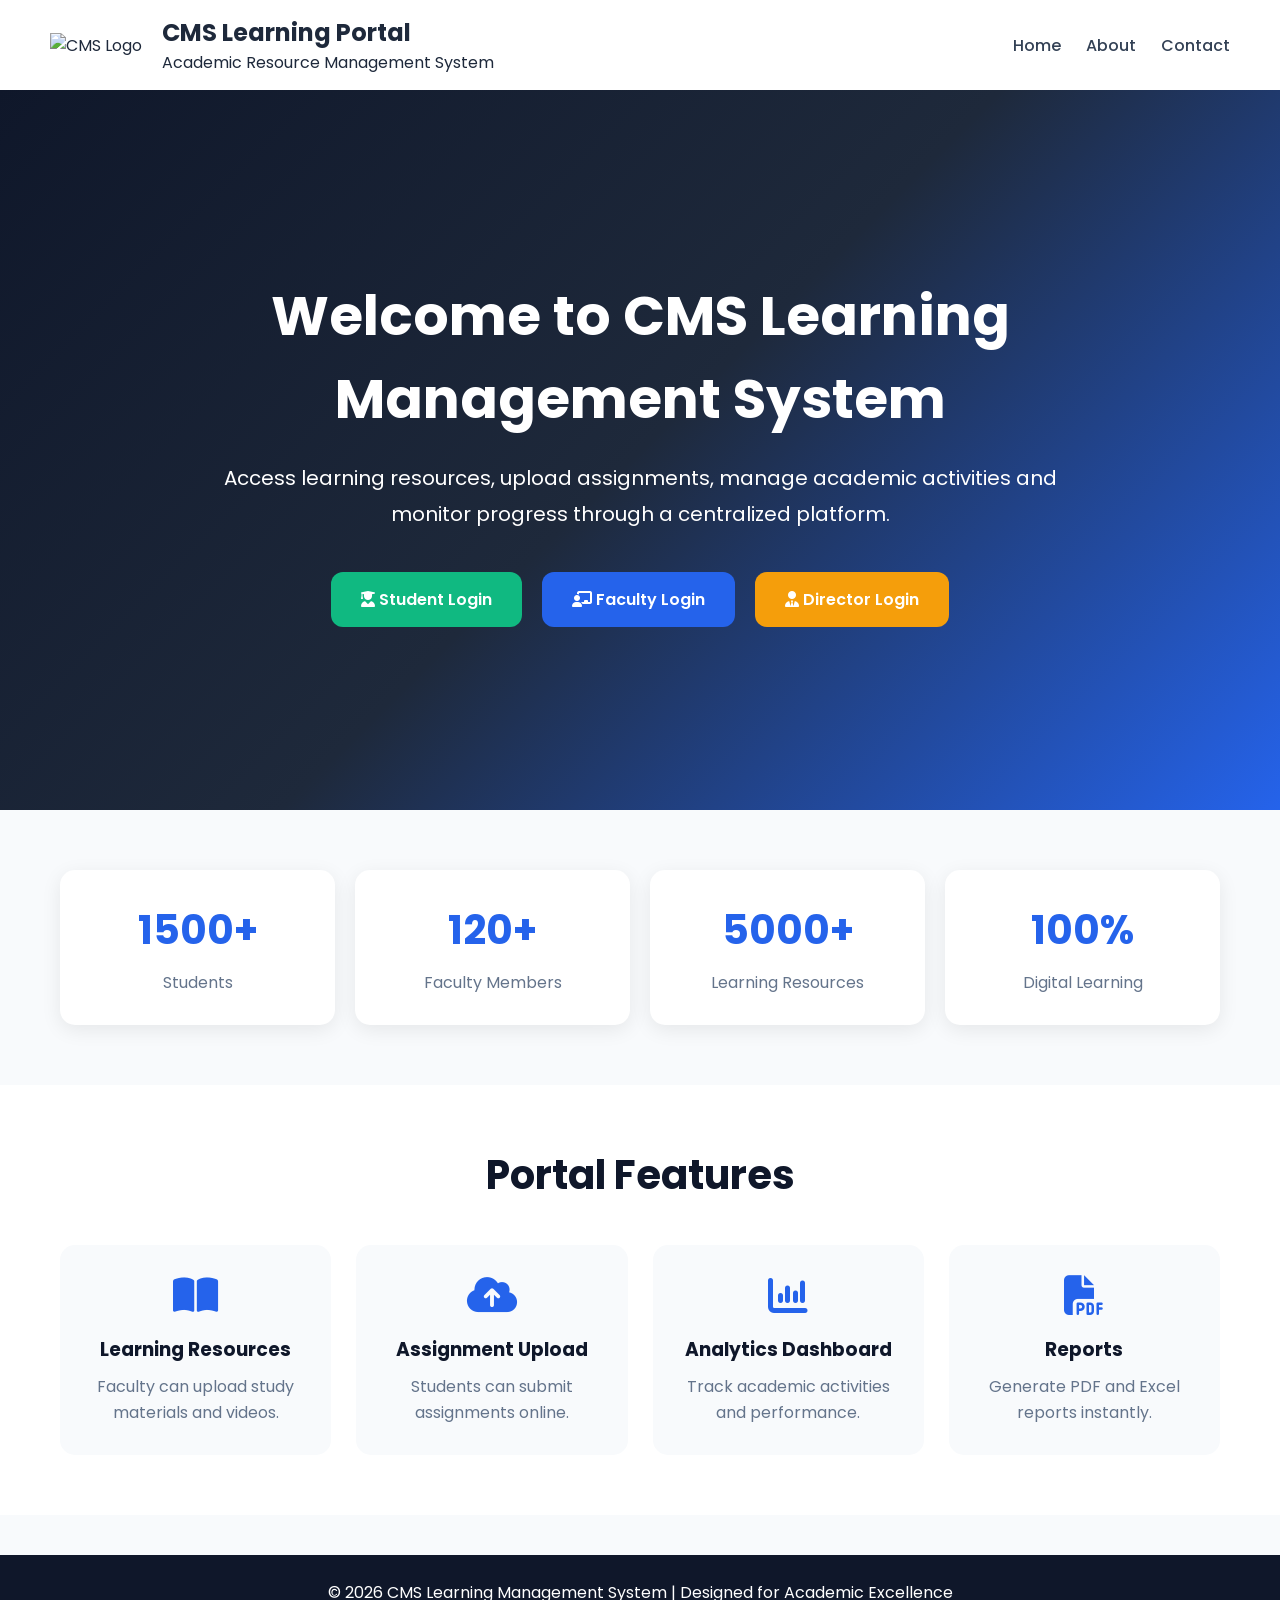
==== jgi/index.html @ 9f96d378 "Add files via upload" ====
<!DOCTYPE html>
<html lang="en">
<head>
<meta charset="UTF-8">
<meta name="viewport" content="width=device-width, initial-scale=1.0">
<title>CMS Learning Management Portal</title>

<link rel="stylesheet" href="css/style.css">

<link href="https://fonts.googleapis.com/css2?family=Poppins:wght@300;400;500;600;700&display=swap" rel="stylesheet">

<link rel="stylesheet"
href="https://cdnjs.cloudflare.com/ajax/libs/font-awesome/6.5.2/css/all.min.css">

</head>
<body>

<header>
    <div class="logo-section">
        <img src="assets/logo.png" alt="CMS Logo">
        <div>
            <h2>CMS Learning Portal</h2>
            <p>Academic Resource Management System</p>
        </div>
    </div>

    <nav>
        <a href="#">Home</a>
        <a href="#">About</a>
        <a href="#">Contact</a>
    </nav>
</header>

<section class="hero">

    <div class="hero-content">
        <h1>Welcome to CMS Learning Management System</h1>

        <p>
            Access learning resources, upload assignments,
            manage academic activities and monitor progress
            through a centralized platform.
        </p>

        <div class="button-group">

            <a href="pages/student-login.html" class="btn student">
                <i class="fa-solid fa-user-graduate"></i>
                Student Login
            </a>

            <a href="pages/faculty-login.html" class="btn faculty">
                <i class="fa-solid fa-chalkboard-user"></i>
                Faculty Login
            </a>

            <a href="pages/director-login.html" class="btn director">
                <i class="fa-solid fa-user-tie"></i>
                Director Login
            </a>

        </div>
    </div>

</section>

<section class="stats">

    <div class="card">
        <h2>1500+</h2>
        <p>Students</p>
    </div>

    <div class="card">
        <h2>120+</h2>
        <p>Faculty Members</p>
    </div>

    <div class="card">
        <h2>5000+</h2>
        <p>Learning Resources</p>
    </div>

    <div class="card">
        <h2>100%</h2>
        <p>Digital Learning</p>
    </div>

</section>

<section class="features">

    <h2>Portal Features</h2>

    <div class="feature-grid">

        <div class="feature-box">
            <i class="fa-solid fa-book-open"></i>
            <h3>Learning Resources</h3>
            <p>Faculty can upload study materials and videos.</p>
        </div>

        <div class="feature-box">
            <i class="fa-solid fa-cloud-arrow-up"></i>
            <h3>Assignment Upload</h3>
            <p>Students can submit assignments online.</p>
        </div>

        <div class="feature-box">
            <i class="fa-solid fa-chart-column"></i>
            <h3>Analytics Dashboard</h3>
            <p>Track academic activities and performance.</p>
        </div>

        <div class="feature-box">
            <i class="fa-solid fa-file-pdf"></i>
            <h3>Reports</h3>
            <p>Generate PDF and Excel reports instantly.</p>
        </div>

    </div>

</section>

<footer>

    <p>
        © 2026 CMS Learning Management System |
        Designed for Academic Excellence
    </p>

</footer>

</body>
</html>
---- jgi/css/style.css ----
/* =========================
   GLOBAL STYLES
========================= */

*{
    margin:0;
    padding:0;
    box-sizing:border-box;
    font-family:'Poppins',sans-serif;
}

body{
    background:#f8fafc;
    color:#1e293b;
}

/* =========================
   HEADER
========================= */

header{
    display:flex;
    justify-content:space-between;
    align-items:center;
    padding:15px 50px;
    background:white;
    box-shadow:0 2px 10px rgba(0,0,0,0.08);
    flex-wrap:wrap;
}

.logo-section{
    display:flex;
    align-items:center;
    gap:20px;
}

/* JGI Logo */

.cms-logo{
    width:220px;
    height:auto;
    object-fit:cover;
    object-position:center center;
}

/* Portal Title */

.portal-title h2{
    margin:0;
    color:#0f172a;
    font-size:30px;
    font-weight:700;
}

.portal-title p{
    margin-top:5px;
    color:#64748b;
    font-size:14px;
}

/* Navigation */

nav{
    display:flex;
    align-items:center;
}

nav a{
    text-decoration:none;
    margin-left:25px;
    color:#334155;
    font-weight:500;
    transition:0.3s;
}

nav a:hover{
    color:#2563eb;
}

/* =========================
   HERO SECTION
========================= */

.hero{
    min-height:80vh;
    display:flex;
    justify-content:center;
    align-items:center;
    text-align:center;
    background:linear-gradient(
        135deg,
        #0f172a,
        #1e293b,
        #2563eb
    );
    color:white;
    padding:40px 20px;
}

.hero-content{
    max-width:900px;
}

.hero-content h1{
    font-size:55px;
    margin-bottom:20px;
}

.hero-content p{
    font-size:20px;
    line-height:1.8;
    margin-bottom:40px;
}

/* =========================
   BUTTONS
========================= */

.button-group{
    display:flex;
    justify-content:center;
    gap:20px;
    flex-wrap:wrap;
}

.btn{
    padding:15px 30px;
    border-radius:12px;
    text-decoration:none;
    font-weight:600;
    transition:0.3s;
}

.student{
    background:#10b981;
    color:white;
}

.faculty{
    background:#2563eb;
    color:white;
}

.director{
    background:#f59e0b;
    color:white;
}

.btn:hover{
    transform:translateY(-5px);
}

/* =========================
   STATS SECTION
========================= */

.stats{
    display:grid;
    grid-template-columns:repeat(auto-fit,minmax(220px,1fr));
    gap:20px;
    padding:60px;
}

.card{
    background:white;
    padding:30px;
    text-align:center;
    border-radius:15px;
    box-shadow:0 5px 20px rgba(0,0,0,0.08);
}

.card h2{
    font-size:40px;
    color:#2563eb;
    margin-bottom:10px;
}

.card p{
    font-size:16px;
    color:#64748b;
}

/* =========================
   FEATURES SECTION
========================= */

.features{
    padding:60px;
    background:white;
}

.features h2{
    text-align:center;
    font-size:40px;
    margin-bottom:40px;
    color:#0f172a;
}

.feature-grid{
    display:grid;
    grid-template-columns:repeat(auto-fit,minmax(250px,1fr));
    gap:25px;
}

.feature-box{
    padding:30px;
    border-radius:15px;
    background:#f8fafc;
    text-align:center;
    transition:0.3s;
}

.feature-box:hover{
    transform:translateY(-8px);
    box-shadow:0 10px 20px rgba(0,0,0,0.08);
}

.feature-box i{
    font-size:40px;
    color:#2563eb;
    margin-bottom:20px;
}

.feature-box h3{
    margin-bottom:10px;
    color:#0f172a;
}

.feature-box p{
    color:#64748b;
    line-height:1.6;
}

/* =========================
   FOOTER
========================= */

footer{
    background:#0f172a;
    color:white;
    text-align:center;
    padding:25px;
    margin-top:40px;
}

/* =========================
   MOBILE RESPONSIVE
========================= */

@media(max-width:992px){

    header{
        flex-direction:column;
        text-align:center;
        gap:15px;
    }

    nav{
        margin-top:10px;
    }

    nav a{
        margin:10px;
    }

    .cms-logo{
        width:280px;
    }

}

@media(max-width:768px){

    .hero-content h1{
        font-size:36px;
    }

    .hero-content p{
        font-size:16px;
    }

    .button-group{
        flex-direction:column;
        align-items:center;
    }

    .btn{
        width:250px;
    }

    .stats{
        padding:30px;
    }

    .features{
        padding:30px;
    }

    .features h2{
        font-size:30px;
    }

    .cms-logo{
        width:220px;
    }

}

@media(max-width:480px){

    .cms-logo{
        width:180px;
    }

    .portal-title h2{
        font-size:22px;
    }

    .portal-title p{
        font-size:12px;
    }

    .hero-content h1{
        font-size:28px;
    }

}
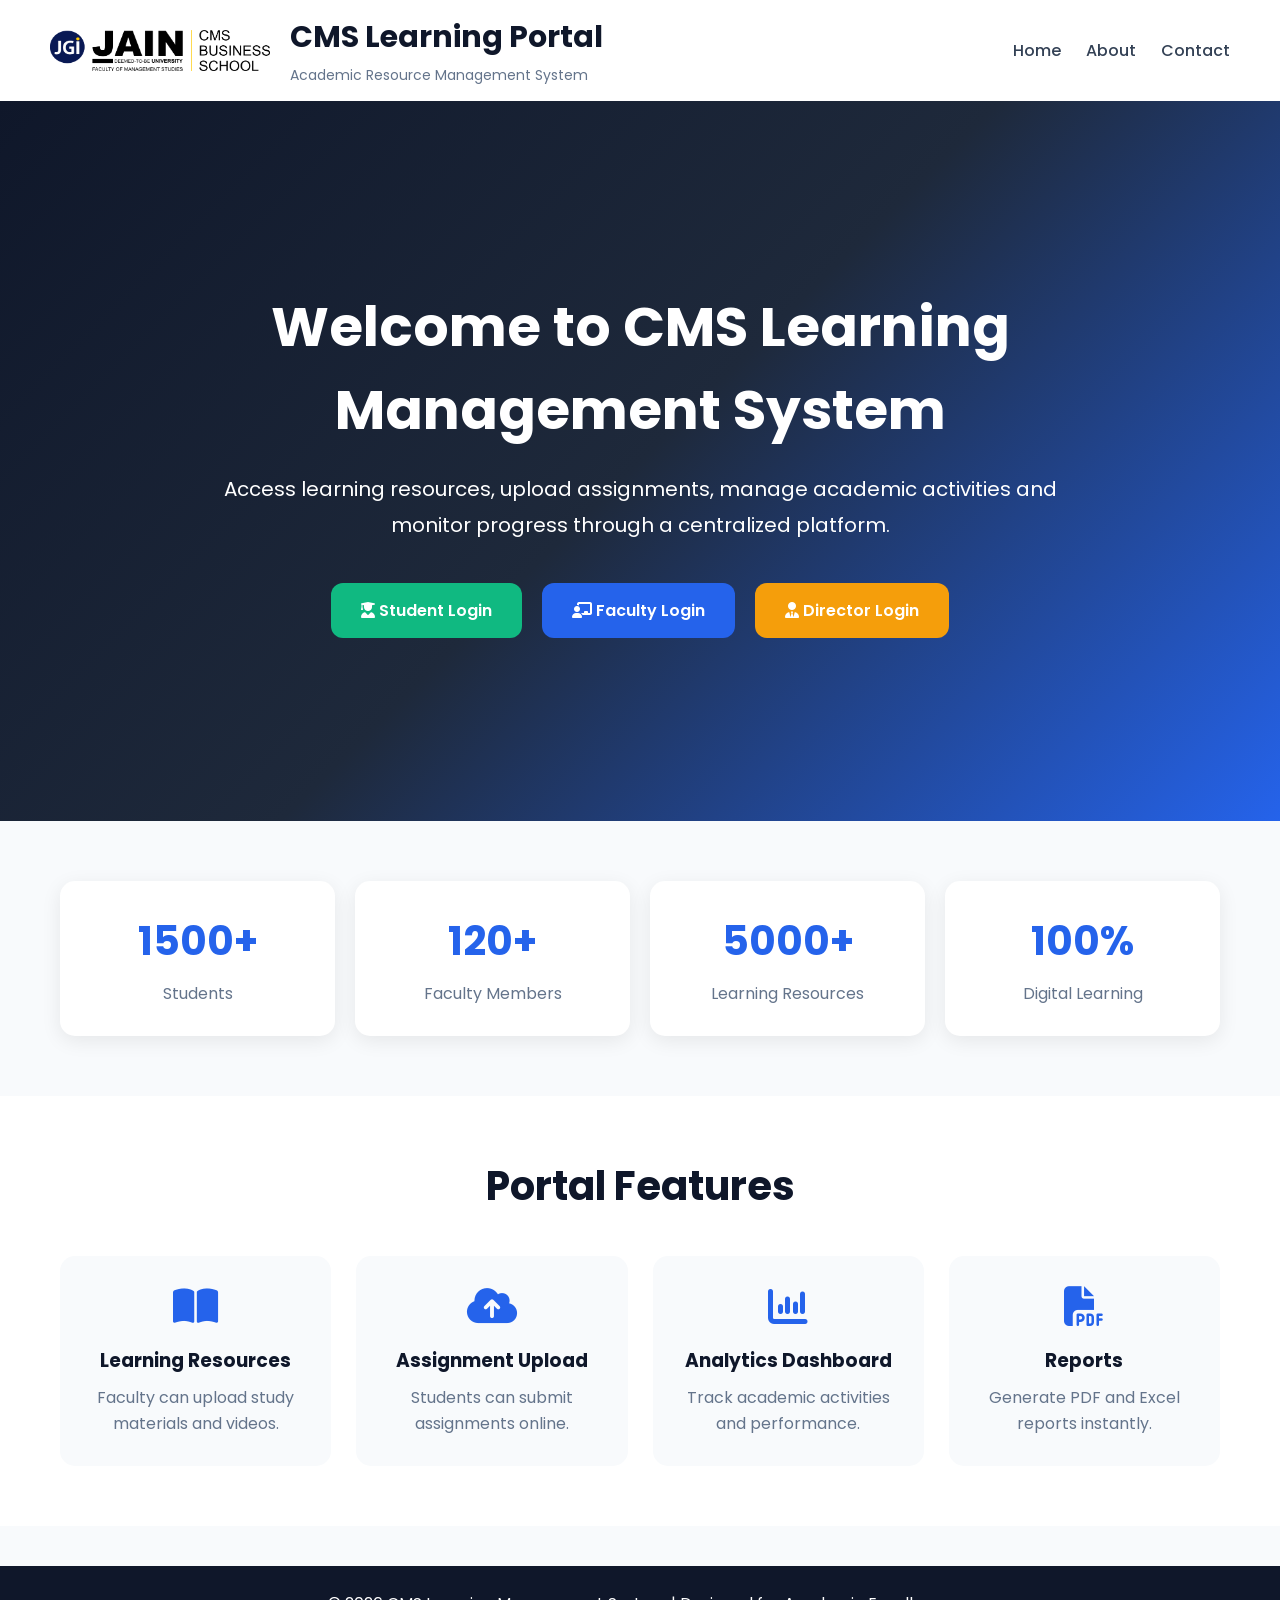
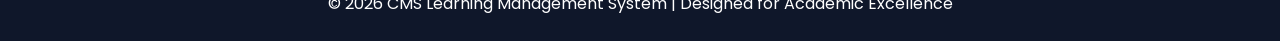
==== commit 67d9026e: "Update index.html" ====
--- a/jgi/index.html
+++ b/jgi/index.html
@@ -16,13 +16,19 @@
 <body>
 
 <header>
-    <div class="logo-section">
-        <img src="assets/logo.png" alt="CMS Logo">
-        <div>
-            <h2>CMS Learning Portal</h2>
-            <p>Academic Resource Management System</p>
-        </div>
+   <div class="logo-section">
+
+       <img src="CMS New Logo (2).png"
+         alt="CMS Logo"
+         class="cms-logo">
+    
+
+    <div class="portal-title">
+        <h2>CMS Learning Portal</h2>
+        <p>Academic Resource Management System</p>
     </div>
+
+</div>
 
     <nav>
         <a href="#">Home</a>
@@ -132,4 +138,4 @@
 </footer>
 
 </body>
-</html>+</html>
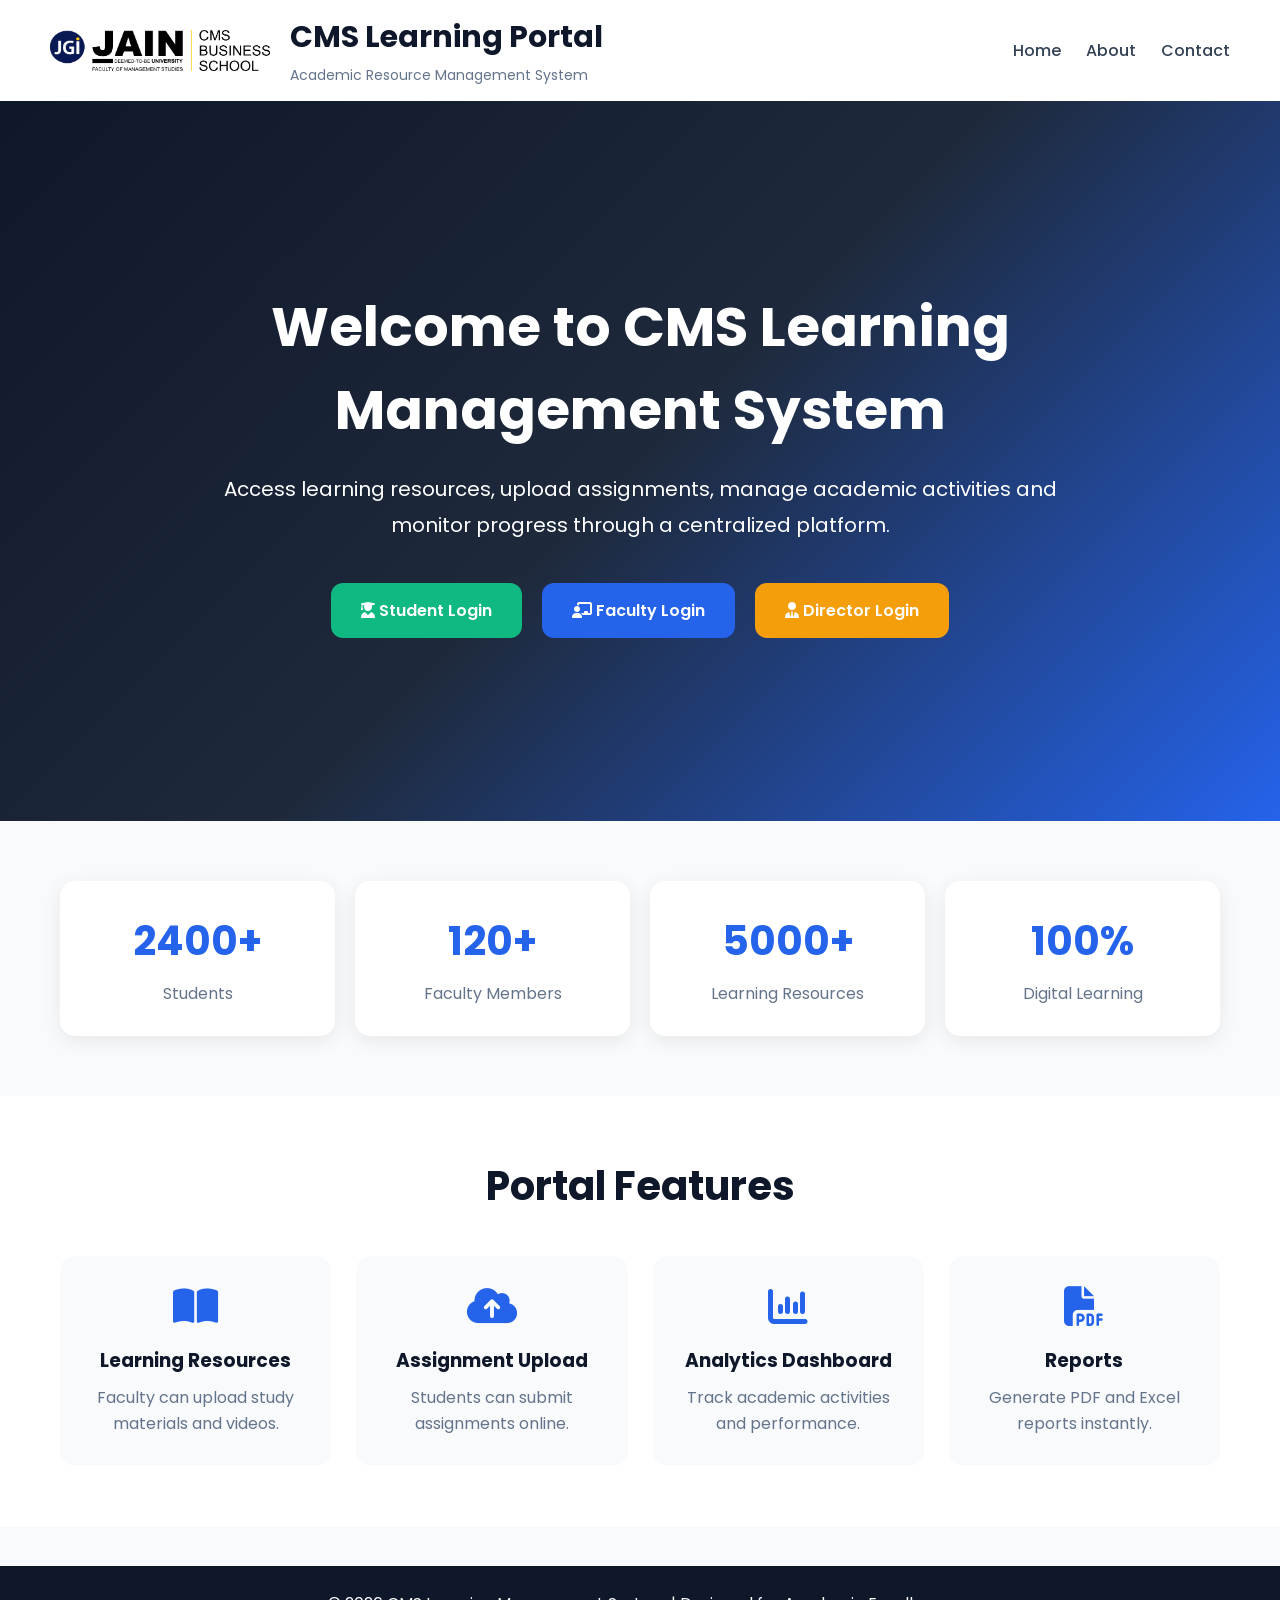
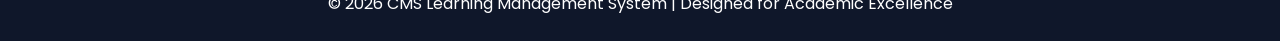
==== commit a72213bc: "Update index.html" ====
--- a/jgi/index.html
+++ b/jgi/index.html
@@ -73,7 +73,7 @@
 <section class="stats">
 
     <div class="card">
-        <h2>1500+</h2>
+        <h2>2400+</h2>
         <p>Students</p>
     </div>
 
